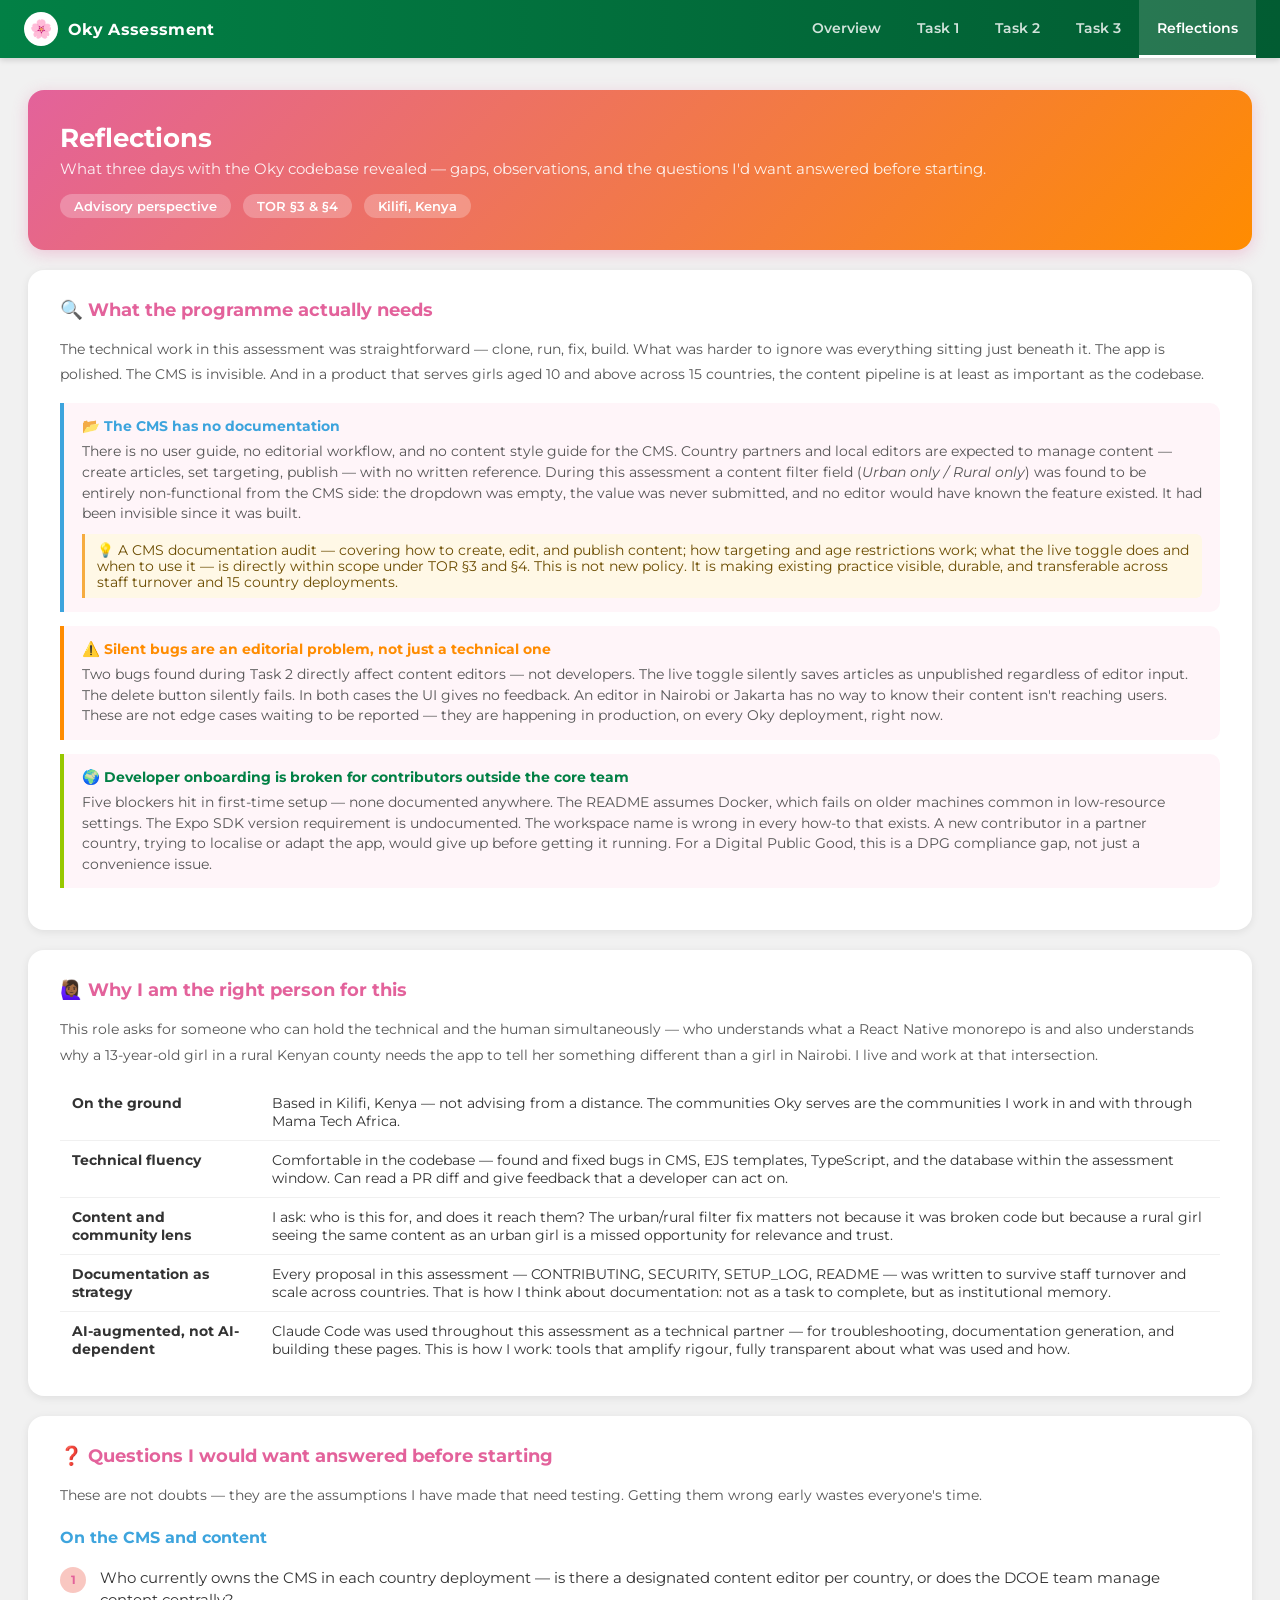
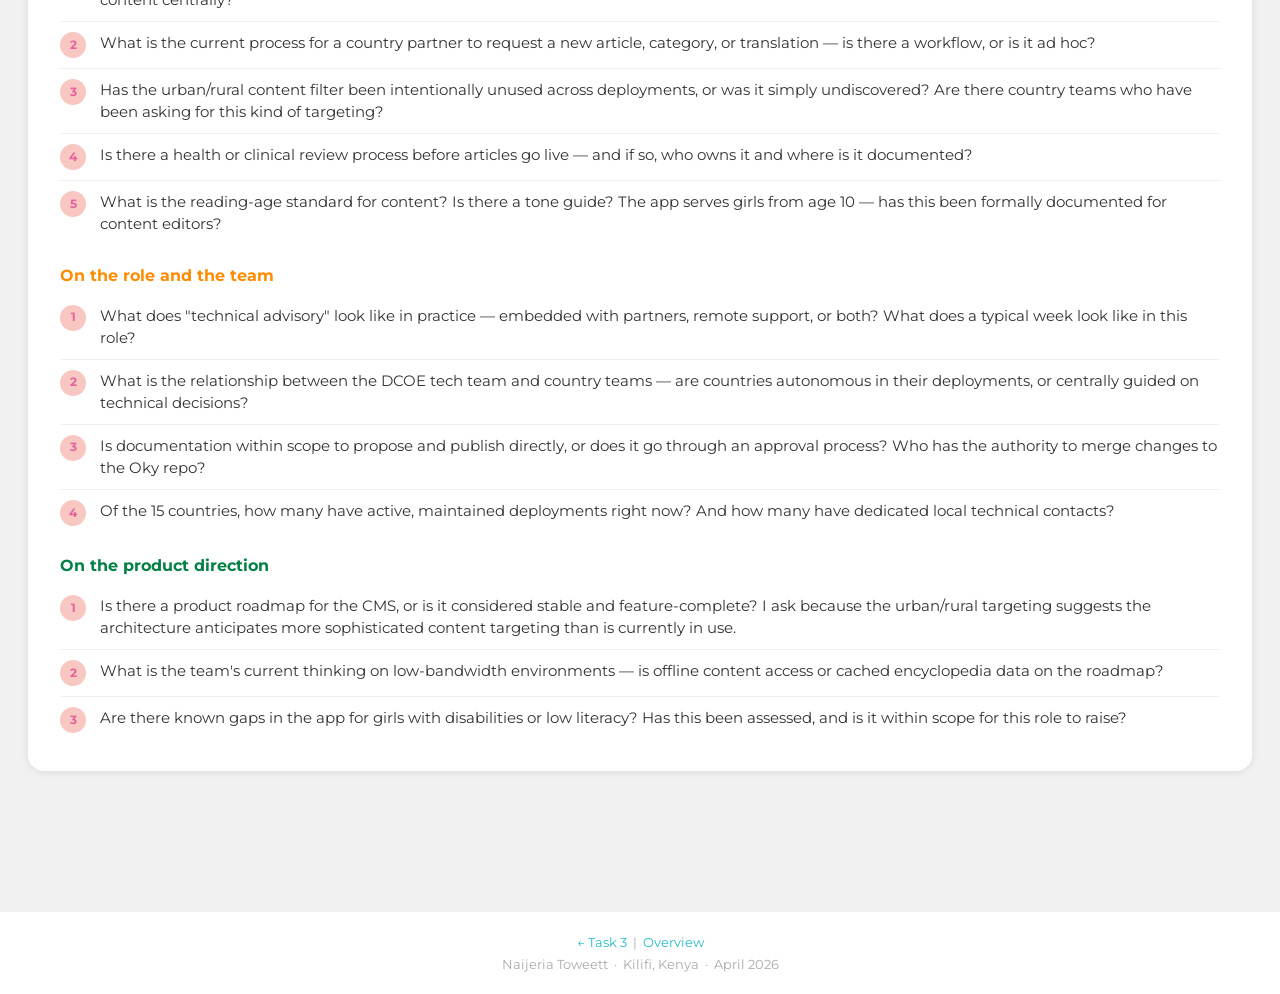
==== reflections.html @ 599b3e31 "feat: add Reflections page — findings, positioning, and questions for the team Co-Authored-By: Claud" ====
<!DOCTYPE html>
<html lang="en">
<head>
  <meta charset="UTF-8">
  <meta name="viewport" content="width=device-width, initial-scale=1.0">
  <title>Reflections — Oky Assessment</title>
  <link rel="stylesheet" href="style.css">
</head>
<body class="page-reflections">

  <div class="navbar">
    <a class="brand" href="index.html">
      <div class="logo">🌸</div>
      <span>Oky Assessment</span>
    </a>
    <nav>
      <a href="index.html">Overview</a>
      <a href="task1.html">Task 1</a>
      <a href="task2.html">Task 2</a>
      <a href="task3.html">Task 3</a>
      <a href="reflections.html" class="active">Reflections</a>
    </nav>
  </div>

  <div class="page">

    <div class="hero">
      <h1>Reflections</h1>
      <p>What three days with the Oky codebase revealed — gaps, observations, and the questions I'd want answered before starting.</p>
      <div class="meta">
        <span class="tag">Advisory perspective</span>
        <span class="tag">TOR §3 &amp; §4</span>
        <span class="tag">Kilifi, Kenya</span>
      </div>
    </div>

    <!-- What the programme needs -->
    <div class="card">
      <h2>🔍 What the programme actually needs</h2>
      <p style="font-size:0.9rem;color:#555;line-height:1.75;margin-bottom:16px;">
        The technical work in this assessment was straightforward — clone, run, fix, build. What was harder to ignore was everything sitting just beneath it. The app is polished. The CMS is invisible. And in a product that serves girls aged 10 and above across 15 countries, the content pipeline is at least as important as the codebase.
      </p>

      <div class="bug-card" style="border-left-color: var(--tertiary);">
        <div class="bug-title" style="color: var(--tertiary);">📂 The CMS has no documentation</div>
        <p>There is no user guide, no editorial workflow, and no content style guide for the CMS. Country partners and local editors are expected to manage content — create articles, set targeting, publish — with no written reference. During this assessment a content filter field (<em>Urban only / Rural only</em>) was found to be entirely non-functional from the CMS side: the dropdown was empty, the value was never submitted, and no editor would have known the feature existed. It had been invisible since it was built.</p>
        <div class="bug-propose" style="margin-top:10px;">💡 A CMS documentation audit — covering how to create, edit, and publish content; how targeting and age restrictions work; what the live toggle does and when to use it — is directly within scope under TOR §3 and §4. This is not new policy. It is making existing practice visible, durable, and transferable across staff turnover and 15 country deployments.</div>
      </div>

      <div class="bug-card" style="border-left-color: var(--secondary); margin-top:12px;">
        <div class="bug-title" style="color: var(--secondary);">⚠️ Silent bugs are an editorial problem, not just a technical one</div>
        <p>Two bugs found during Task 2 directly affect content editors — not developers. The live toggle silently saves articles as unpublished regardless of editor input. The delete button silently fails. In both cases the UI gives no feedback. An editor in Nairobi or Jakarta has no way to know their content isn't reaching users. These are not edge cases waiting to be reported — they are happening in production, on every Oky deployment, right now.</p>
      </div>

      <div class="bug-card" style="border-left-color: var(--primary); margin-top:12px;">
        <div class="bug-title" style="color: var(--primary-dark);">🌍 Developer onboarding is broken for contributors outside the core team</div>
        <p>Five blockers hit in first-time setup — none documented anywhere. The README assumes Docker, which fails on older machines common in low-resource settings. The Expo SDK version requirement is undocumented. The workspace name is wrong in every how-to that exists. A new contributor in a partner country, trying to localise or adapt the app, would give up before getting it running. For a Digital Public Good, this is a DPG compliance gap, not just a convenience issue.</p>
      </div>
    </div>

    <!-- Why me -->
    <div class="card">
      <h2>🙋🏾‍♀️ Why I am the right person for this</h2>
      <p style="font-size:0.9rem;color:#555;line-height:1.75;margin-bottom:16px;">
        This role asks for someone who can hold the technical and the human simultaneously — who understands what a React Native monorepo is and also understands why a 13-year-old girl in a rural Kenyan county needs the app to tell her something different than a girl in Nairobi. I live and work at that intersection.
      </p>
      <table class="info-table">
        <tbody>
          <tr>
            <td style="width:200px;font-weight:700;">On the ground</td>
            <td>Based in Kilifi, Kenya — not advising from a distance. The communities Oky serves are the communities I work in and with through Mama Tech Africa.</td>
          </tr>
          <tr>
            <td style="font-weight:700;">Technical fluency</td>
            <td>Comfortable in the codebase — found and fixed bugs in CMS, EJS templates, TypeScript, and the database within the assessment window. Can read a PR diff and give feedback that a developer can act on.</td>
          </tr>
          <tr>
            <td style="font-weight:700;">Content and community lens</td>
            <td>I ask: who is this for, and does it reach them? The urban/rural filter fix matters not because it was broken code but because a rural girl seeing the same content as an urban girl is a missed opportunity for relevance and trust.</td>
          </tr>
          <tr>
            <td style="font-weight:700;">Documentation as strategy</td>
            <td>Every proposal in this assessment — CONTRIBUTING, SECURITY, SETUP_LOG, README — was written to survive staff turnover and scale across countries. That is how I think about documentation: not as a task to complete, but as institutional memory.</td>
          </tr>
          <tr>
            <td style="font-weight:700;">AI-augmented, not AI-dependent</td>
            <td>Claude Code was used throughout this assessment as a technical partner — for troubleshooting, documentation generation, and building these pages. This is how I work: tools that amplify rigour, fully transparent about what was used and how.</td>
          </tr>
        </tbody>
      </table>
    </div>

    <!-- Questions -->
    <div class="card">
      <h2>❓ Questions I would want answered before starting</h2>
      <p style="font-size:0.9rem;color:#555;line-height:1.75;margin-bottom:16px;">
        These are not doubts — they are the assumptions I have made that need testing. Getting them wrong early wastes everyone's time.
      </p>

      <h3 style="color:var(--tertiary);">On the CMS and content</h3>
      <ol class="steps">
        <li><span class="step-num">1</span><span>Who currently owns the CMS in each country deployment — is there a designated content editor per country, or does the DCOE team manage content centrally?</span></li>
        <li><span class="step-num">2</span><span>What is the current process for a country partner to request a new article, category, or translation — is there a workflow, or is it ad hoc?</span></li>
        <li><span class="step-num">3</span><span>Has the urban/rural content filter been intentionally unused across deployments, or was it simply undiscovered? Are there country teams who have been asking for this kind of targeting?</span></li>
        <li><span class="step-num">4</span><span>Is there a health or clinical review process before articles go live — and if so, who owns it and where is it documented?</span></li>
        <li><span class="step-num">5</span><span>What is the reading-age standard for content? Is there a tone guide? The app serves girls from age 10 — has this been formally documented for content editors?</span></li>
      </ol>

      <h3 style="color:var(--secondary);margin-top:20px;">On the role and the team</h3>
      <ol class="steps">
        <li><span class="step-num">1</span><span>What does "technical advisory" look like in practice — embedded with partners, remote support, or both? What does a typical week look like in this role?</span></li>
        <li><span class="step-num">2</span><span>What is the relationship between the DCOE tech team and country teams — are countries autonomous in their deployments, or centrally guided on technical decisions?</span></li>
        <li><span class="step-num">3</span><span>Is documentation within scope to propose and publish directly, or does it go through an approval process? Who has the authority to merge changes to the Oky repo?</span></li>
        <li><span class="step-num">4</span><span>Of the 15 countries, how many have active, maintained deployments right now? And how many have dedicated local technical contacts?</span></li>
      </ol>

      <h3 style="color:var(--primary-dark);margin-top:20px;">On the product direction</h3>
      <ol class="steps">
        <li><span class="step-num">1</span><span>Is there a product roadmap for the CMS, or is it considered stable and feature-complete? I ask because the urban/rural targeting suggests the architecture anticipates more sophisticated content targeting than is currently in use.</span></li>
        <li><span class="step-num">2</span><span>What is the team's current thinking on low-bandwidth environments — is offline content access or cached encyclopedia data on the roadmap?</span></li>
        <li><span class="step-num">3</span><span>Are there known gaps in the app for girls with disabilities or low literacy? Has this been assessed, and is it within scope for this role to raise?</span></li>
      </ol>
    </div>

  </div>

  <footer>
    <p><a href="task3.html">← Task 3</a> &nbsp;|&nbsp; <a href="index.html">Overview</a></p>
    <p style="margin-top:6px;">Naijeria Toweett &nbsp;·&nbsp; Kilifi, Kenya &nbsp;·&nbsp; April 2026</p>
  </footer>

</body>
</html>
---- style.css ----
@import url('https://fonts.googleapis.com/css2?family=Montserrat:wght@400;600;700&display=swap');

/* Oky Period Tracker — Assessment Pages */
/* Colour palette sourced from app/src/hooks/useColor.ts */

:root {
  --primary:      #97C800;
  --primary-dark: #028045;
  --secondary:    #FF8C00;
  --tertiary:     #3DA4DD;
  --danger:       #E3629B;
  --danger-light: #F9C7C1;
  --star:         #F6AC3F;
  --link:         #28b9cb;
  --nav:          #F1F1F1;
  --border:       #f0f0f0;
  --text:         #333;
  --white:        #fff;
}

* { box-sizing: border-box; margin: 0; padding: 0; }

body {
  font-family: 'Montserrat', -apple-system, BlinkMacSystemFont, sans-serif;
  background: var(--nav);
  color: var(--text);
  min-height: 100vh;
}

/* ── Nav bar ── */
.navbar {
  background: var(--danger);
  padding: 0 24px;
  display: flex;
  align-items: center;
  gap: 0;
  box-shadow: 0 2px 6px rgba(0,0,0,0.15);
  position: sticky;
  top: 0;
  z-index: 100;
}
.navbar .brand {
  display: flex;
  align-items: center;
  gap: 10px;
  padding: 12px 0;
  text-decoration: none;
  color: var(--white);
  flex-shrink: 0;
}
.navbar .brand .logo {
  width: 34px;
  height: 34px;
  background: var(--white);
  border-radius: 50%;
  display: flex;
  align-items: center;
  justify-content: center;
  font-size: 18px;
}
.navbar .brand span {
  font-size: 1rem;
  font-weight: 700;
  letter-spacing: 0.02em;
}
.navbar nav {
  display: flex;
  align-items: stretch;
  margin-left: auto;
  gap: 0;
}
.navbar nav a {
  color: rgba(255,255,255,0.82);
  text-decoration: none;
  font-size: 0.88rem;
  font-weight: 600;
  padding: 0 18px;
  display: flex;
  align-items: center;
  border-bottom: 3px solid transparent;
  height: 58px;
  transition: color 0.15s, border-color 0.15s, background 0.15s;
}
.navbar nav a:hover {
  color: var(--white);
  background: rgba(255,255,255,0.1);
}
.navbar nav a.active {
  color: var(--white);
  border-bottom-color: var(--white);
  background: rgba(255,255,255,0.15);
}

/* ── Per-page navbar accent color ── */
body.page-task1 .navbar { background: linear-gradient(90deg, var(--danger) 0%, #c84b7a 100%); }
body.page-task2 .navbar { background: linear-gradient(90deg, var(--tertiary) 0%, #1169BF 100%); }
body.page-task3 .navbar { background: linear-gradient(90deg, var(--secondary) 0%, #BD6600 100%); }
body.page-reflections .navbar { background: linear-gradient(90deg, var(--primary-dark) 0%, #025c32 100%); }

/* ── Mobile nav ── */
@media (max-width: 600px) {
  .navbar { flex-wrap: wrap; padding: 0 14px; }
  .navbar .brand { padding: 10px 0; }
  .navbar nav { width: 100%; border-top: 1px solid rgba(255,255,255,0.15); }
  .navbar nav a { padding: 0 12px; font-size: 0.82rem; height: 42px; }
  .page { margin: 20px auto; padding: 0 16px 40px; }
  .card { padding: 20px 18px; }
  .hero { padding: 24px 20px; }
  .hero h1 { font-size: 1.3rem; }
  .task-grid { grid-template-columns: 1fr; }
}

/* ── Page wrap ── */
.page {
  max-width: 1280px;
  margin: 32px auto;
  padding: 0 40px 60px;
}

@media (max-width: 1340px) {
  .page { padding: 0 28px 60px; }
}

/* ── Card ── */
.card {
  background: var(--white);
  border-radius: 16px;
  padding: 28px 32px;
  margin-bottom: 20px;
  box-shadow: 0 2px 8px rgba(0,0,0,0.08);
}
.card h2 {
  font-size: 1.15rem;
  color: var(--danger);
  margin-bottom: 16px;
  display: flex;
  align-items: center;
  gap: 8px;
}
.card h3 {
  font-size: 1rem;
  color: var(--primary-dark);
  margin: 20px 0 10px;
}

/* ── Hero card ── */
.hero {
  background: linear-gradient(135deg, var(--danger) 0%, var(--secondary) 100%);
  color: var(--white);
  border-radius: 16px;
  padding: 32px;
  margin-bottom: 20px;
  box-shadow: 0 4px 16px rgba(227,98,155,0.3);
}
.hero h1 { font-size: 1.6rem; margin-bottom: 6px; }
.hero p  { opacity: 0.9; font-size: 0.95rem; }
.hero .meta { margin-top: 16px; display: flex; gap: 12px; flex-wrap: wrap; }
.hero .tag {
  background: rgba(255,255,255,0.25);
  border-radius: 20px;
  padding: 4px 14px;
  font-size: 0.82rem;
  font-weight: 600;
}

/* ── Task grid ── */
.task-grid {
  display: grid;
  grid-template-columns: repeat(auto-fit, minmax(240px, 1fr));
  gap: 16px;
  margin-bottom: 20px;
}
.task-card {
  background: var(--white);
  border-radius: 16px;
  padding: 24px;
  box-shadow: 0 2px 8px rgba(0,0,0,0.08);
  border-top: 4px solid var(--border);
  text-decoration: none;
  color: var(--text);
  transition: transform 0.15s, box-shadow 0.15s;
  display: flex;
  flex-direction: column;
  gap: 8px;
}
.task-card:hover { transform: translateY(-3px); box-shadow: 0 6px 18px rgba(0,0,0,0.12); }
.task-card.t1 { border-top-color: var(--primary); }
.task-card.t2 { border-top-color: var(--tertiary); }
.task-card.t3 { border-top-color: var(--secondary); }
.task-card .task-num { font-size: 0.75rem; font-weight: 700; text-transform: uppercase; letter-spacing: 0.08em; opacity: 0.5; }
.task-card h3 { font-size: 1rem; margin: 0; }
.task-card p  { font-size: 0.88rem; opacity: 0.7; margin: 0; }

/* ── Status badges ── */
.badge {
  display: inline-block;
  padding: 3px 12px;
  border-radius: 20px;
  font-size: 0.78rem;
  font-weight: 700;
  letter-spacing: 0.03em;
}
.badge-done         { background: #e6f4d7; color: var(--primary-dark); }
.badge-in-progress  { background: #fff3cd; color: #7a5800; }
.badge-not-started  { background: #fde8f0; color: #8b1a4a; }

/* ── Step list ── */
.steps { list-style: none; padding: 0; }
.steps li {
  display: flex;
  align-items: flex-start;
  gap: 14px;
  padding: 10px 0;
  border-bottom: 1px solid var(--border);
  font-size: 0.92rem;
  line-height: 1.5;
}
.steps li:last-child { border-bottom: none; }
.step-num {
  min-width: 26px;
  height: 26px;
  border-radius: 50%;
  background: var(--danger-light);
  color: var(--danger);
  font-size: 0.78rem;
  font-weight: 700;
  display: flex;
  align-items: center;
  justify-content: center;
  flex-shrink: 0;
}

/* ── Table ── */
.info-table { width: 100%; border-collapse: collapse; font-size: 0.9rem; }
.info-table th {
  text-align: left;
  padding: 10px 12px;
  background: var(--nav);
  color: var(--primary-dark);
  font-size: 0.78rem;
  text-transform: uppercase;
  letter-spacing: 0.06em;
  border-bottom: 2px solid var(--border);
}
.info-table td {
  padding: 10px 12px;
  border-bottom: 1px solid var(--border);
  vertical-align: top;
}
.info-table tr:last-child td { border-bottom: none; }
code {
  background: var(--nav);
  padding: 2px 6px;
  border-radius: 4px;
  font-size: 0.85em;
  font-family: 'SF Mono', 'Fira Mono', monospace;
}

/* ── Placeholder notice ── */
.placeholder {
  background: var(--nav);
  border-left: 4px solid var(--tertiary);
  border-radius: 0 8px 8px 0;
  padding: 14px 18px;
  font-size: 0.9rem;
  color: #555;
  margin-top: 10px;
}

/* ── Timeline ── */
.timeline { position: relative; padding-left: 32px; }
.timeline::before {
  content: '';
  position: absolute;
  left: 10px;
  top: 0; bottom: 0;
  width: 2px;
  background: linear-gradient(to bottom, var(--danger-light), var(--primary));
}
.tl-item {
  position: relative;
  margin-bottom: 24px;
}
.tl-dot {
  position: absolute;
  left: -26px;
  top: 6px;
  width: 14px;
  height: 14px;
  border-radius: 50%;
  background: var(--danger);
  border: 2px solid var(--white);
  box-shadow: 0 0 0 2px var(--danger-light);
}
.tl-dot.green  { background: var(--primary); box-shadow: 0 0 0 2px #e6f4d7; }
.tl-dot.blue   { background: var(--tertiary); box-shadow: 0 0 0 2px #daeef9; }
.tl-dot.orange { background: var(--secondary); box-shadow: 0 0 0 2px #ffecd0; }
.tl-item h4 { font-size: 0.9rem; font-weight: 700; margin-bottom: 4px; color: #222; }
.tl-item p, .tl-item ul { font-size: 0.88rem; color: #555; line-height: 1.6; }
.tl-item ul { padding-left: 18px; }

/* ── Terminal block ── */
.terminal {
  background: #1B1B1F;
  color: #e2e2e2;
  border-radius: 10px;
  padding: 16px 20px;
  font-family: 'SF Mono', 'Fira Mono', 'Menlo', monospace;
  font-size: 0.82rem;
  line-height: 1.7;
  margin: 12px 0;
  overflow-x: auto;
}
.terminal .prompt { color: var(--primary); user-select: none; }
.terminal .comment { color: #888; }
.terminal .out { color: #91d9e2; }
.terminal .err { color: #E3629B; }

/* ── Bug cards ── */
.bug-card {
  border-left: 4px solid var(--danger);
  background: #fff5f9;
  border-radius: 0 10px 10px 0;
  padding: 14px 18px;
  margin-bottom: 14px;
}
.bug-card .bug-title { font-weight: 700; font-size: 0.9rem; color: var(--danger); margin-bottom: 6px; display: flex; align-items: center; gap: 6px; }
.bug-actions { display: flex; flex-direction: column; gap: 8px; margin-top: 10px; }
.bug-fix {
  font-size: 0.85rem;
  color: var(--primary-dark);
  background: #f0f9e8;
  border-left: 3px solid var(--primary);
  border-radius: 0 6px 6px 0;
  padding: 8px 12px;
  display: flex;
  align-items: flex-start;
  gap: 6px;
}
.bug-propose {
  font-size: 0.85rem;
  color: #6b4c00;
  background: #fff8e6;
  border-left: 3px solid var(--star);
  border-radius: 0 6px 6px 0;
  padding: 8px 12px;
  display: flex;
  align-items: flex-start;
  gap: 6px;
}
.bug-card p { font-size: 0.86rem; color: #555; line-height: 1.5; }

/* ── Proposal strip ── */
.proposal-strip {
  display: flex;
  flex-wrap: wrap;
  gap: 10px;
  margin-top: 12px;
}
.prop-tag {
  background: #f0f9e8;
  border: 1px solid #c3e88d;
  color: var(--primary-dark);
  border-radius: 8px;
  padding: 6px 12px;
  font-size: 0.82rem;
  font-weight: 600;
}

/* ── Lottie preview card ── */
.lottie-preview {
  display: flex;
  gap: 20px;
  align-items: flex-start;
  flex-wrap: wrap;
}
.lottie-preview .lottie-thumb {
  width: 120px;
  height: 120px;
  background: linear-gradient(135deg, var(--danger-light), #ffecd0);
  border-radius: 16px;
  display: flex;
  align-items: center;
  justify-content: center;
  font-size: 52px;
  flex-shrink: 0;
}
.lottie-preview .lottie-meta { flex: 1; min-width: 200px; }
.lottie-preview .lottie-meta h4 { font-size: 1rem; margin-bottom: 6px; }
.lottie-preview .lottie-meta p  { font-size: 0.88rem; color: #555; line-height: 1.5; }
.lottie-preview .lottie-meta a  { color: var(--link); }

/* ── Section divider ── */
.section-label {
  font-size: 0.72rem;
  font-weight: 700;
  text-transform: uppercase;
  letter-spacing: 0.1em;
  color: #aaa;
  margin: 4px 0 14px;
}

/* ── Inline resource link ── */
.resource-link {
  display: inline-flex;
  align-items: center;
  gap: 6px;
  background: var(--nav);
  border: 1px solid var(--border);
  border-radius: 8px;
  padding: 6px 14px;
  font-size: 0.85rem;
  color: var(--link);
  text-decoration: none;
  margin: 4px 4px 4px 0;
}
.resource-link:hover { background: #e8f8fa; border-color: var(--link); }

/* ── Video list — one per row ── */
.video-grid {
  display: flex;
  flex-direction: column;
  gap: 24px;
  margin-top: 16px;
}
.video-card {
  display: flex;
  flex-direction: column;
  gap: 8px;
}
.video-label {
  font-size: 0.85rem;
  font-weight: 700;
  color: var(--text);
}
.video-wrap {
  border-radius: 10px;
  overflow: hidden;
  background: #000;
  box-shadow: 0 4px 16px rgba(0,0,0,0.18);
}
.video-wrap iframe {
  display: block;
  width: 100%;
  height: 75vh;
  border: none;
}
.video-wrap video {
  display: block;
  width: 100%;
  max-height: 75vh;
  height: auto;
  object-fit: contain;
  border: none;
}

/* ── Footer ── */
footer {
  background: var(--white);
  border-top: 1px solid var(--border);
  text-align: center;
  font-size: 0.82rem;
  color: #aaa;
  padding: 22px 24px;
  margin-top: 60px;
}
footer p { margin-bottom: 6px; }
footer p:last-child { margin-bottom: 0; }
footer a { color: var(--link); text-decoration: none; }
footer a:hover { text-decoration: underline; }

/* ── Accordion ── */
.accordion-card { padding: 0; }
.accordion-header {
  display: flex;
  align-items: center;
  justify-content: space-between;
  padding: 24px 28px;
  cursor: pointer;
  user-select: none;
  border-radius: 12px;
}
.accordion-header:hover { background: rgba(0,0,0,0.03); }
.accordion-arrow {
  font-size: 0.85rem;
  color: #aaa;
  transition: transform 0.2s ease;
}
.accordion-body { padding: 0 28px 24px; }

/* ── Chapter progress bar (in navbar) ── */
.chapter-bar {
  height: 3px;
  background: rgba(255,255,255,0.2);
  width: 100%;
}
.chapter-bar-fill {
  height: 100%;
  background: rgba(255,255,255,0.85);
  border-radius: 0 2px 2px 0;
}

/* ── Chapter label (above hero title) ── */
.chapter-label {
  font-size: 0.7rem;
  font-weight: 700;
  text-transform: uppercase;
  letter-spacing: 0.16em;
  opacity: 0.7;
  margin-bottom: 10px;
}

/* ── Next chapter panel ── */
.next-chapter {
  display: flex;
  align-items: center;
  justify-content: space-between;
  text-decoration: none;
  border-radius: 16px;
  padding: 28px 36px;
  margin-bottom: 20px;
  color: white;
  transition: transform 0.15s, box-shadow 0.15s;
  gap: 20px;
}
.next-chapter:hover { transform: translateY(-3px); }
.next-chapter .nc-body { flex: 1; }
.next-chapter .nc-eyebrow {
  font-size: 0.68rem;
  font-weight: 700;
  text-transform: uppercase;
  letter-spacing: 0.14em;
  opacity: 0.7;
  margin-bottom: 6px;
}
.next-chapter .nc-title {
  font-size: 1.25rem;
  font-weight: 700;
  margin-bottom: 6px;
  line-height: 1.2;
}
.next-chapter .nc-desc {
  font-size: 0.88rem;
  opacity: 0.85;
  line-height: 1.55;
  max-width: 520px;
}
.next-chapter .nc-arrow {
  font-size: 2rem;
  opacity: 0.6;
  flex-shrink: 0;
  transition: opacity 0.15s, transform 0.15s;
}
.next-chapter:hover .nc-arrow { opacity: 1; transform: translateX(5px); }

.next-chapter.to-task1 {
  background: linear-gradient(135deg, var(--danger) 0%, #c84b7a 100%);
  box-shadow: 0 4px 20px rgba(227,98,155,0.35);
}
.next-chapter.to-task2 {
  background: linear-gradient(135deg, var(--tertiary) 0%, #1169BF 100%);
  box-shadow: 0 4px 20px rgba(61,164,221,0.35);
}
.next-chapter.to-task3 {
  background: linear-gradient(135deg, var(--secondary) 0%, #BD6600 100%);
  box-shadow: 0 4px 20px rgba(255,140,0,0.35);
}
.next-chapter.to-overview {
  background: linear-gradient(135deg, #555 0%, #333 100%);
  box-shadow: 0 4px 20px rgba(0,0,0,0.2);
}
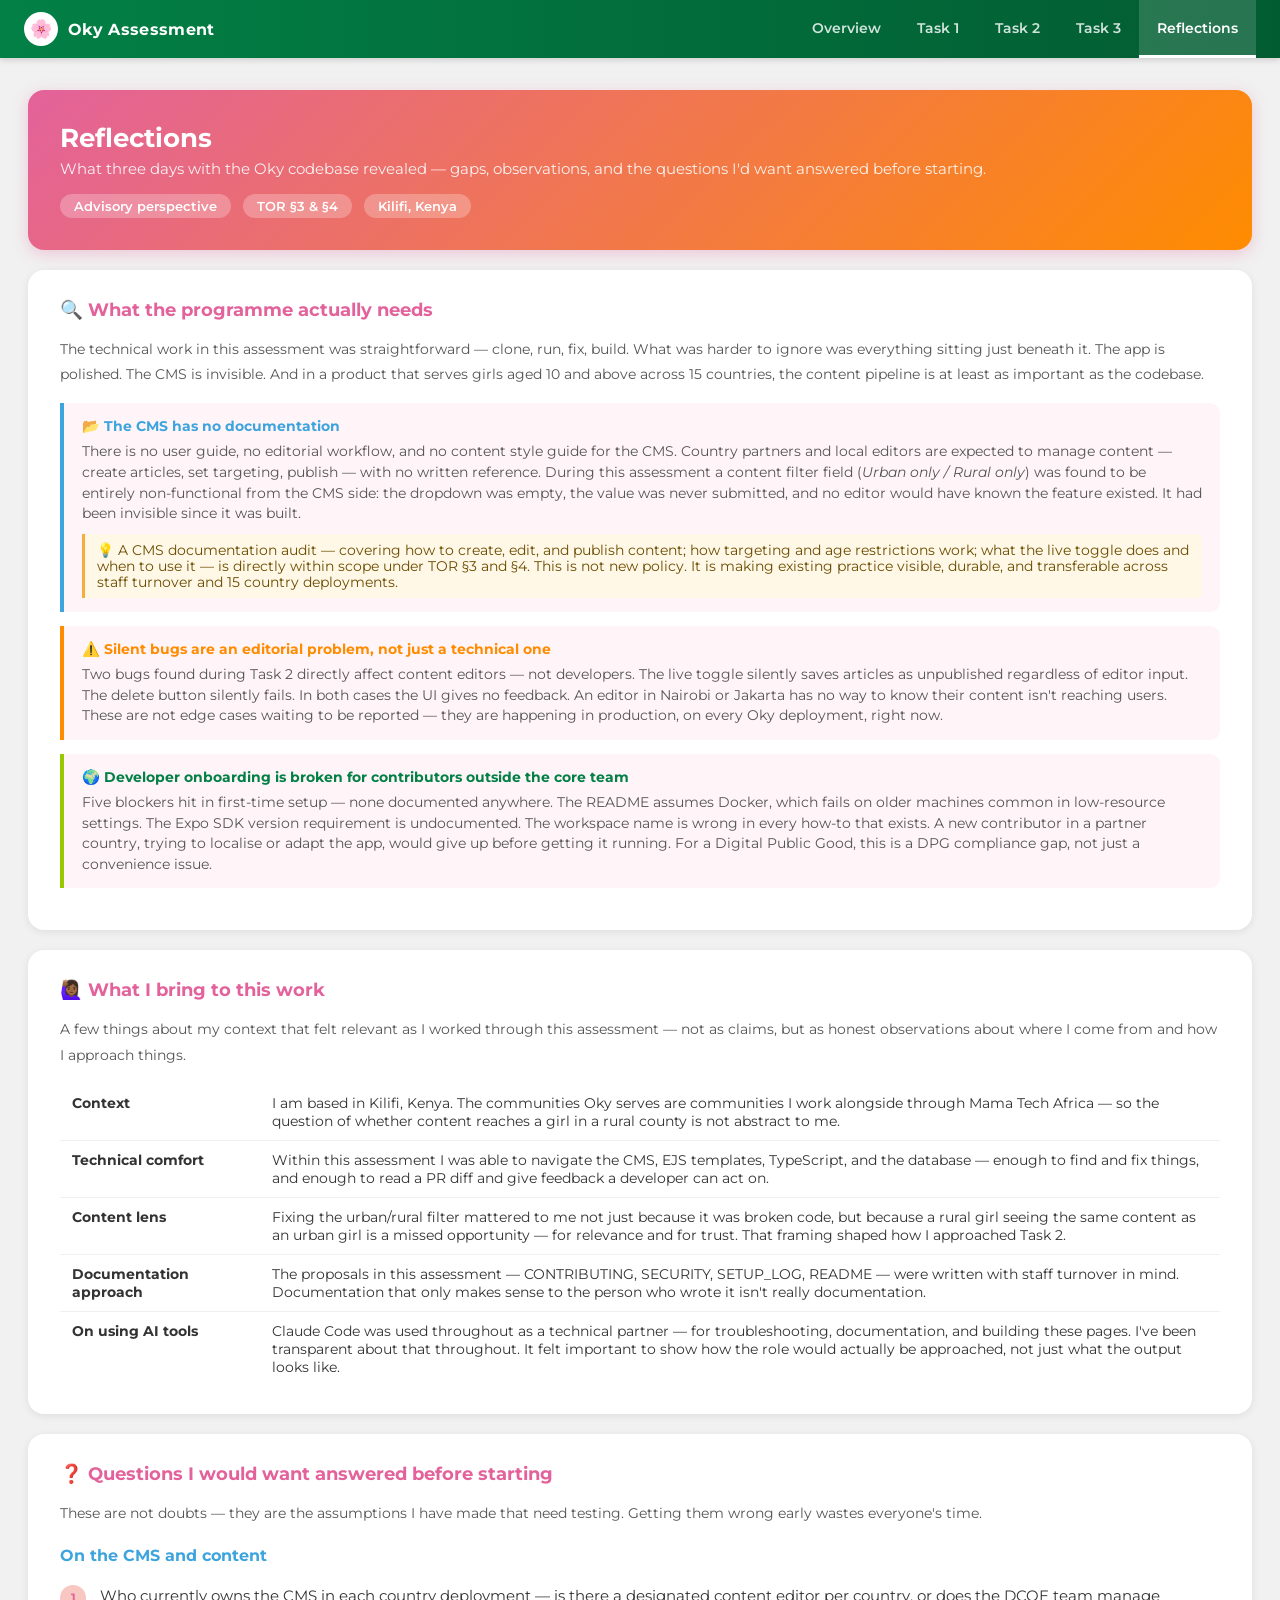
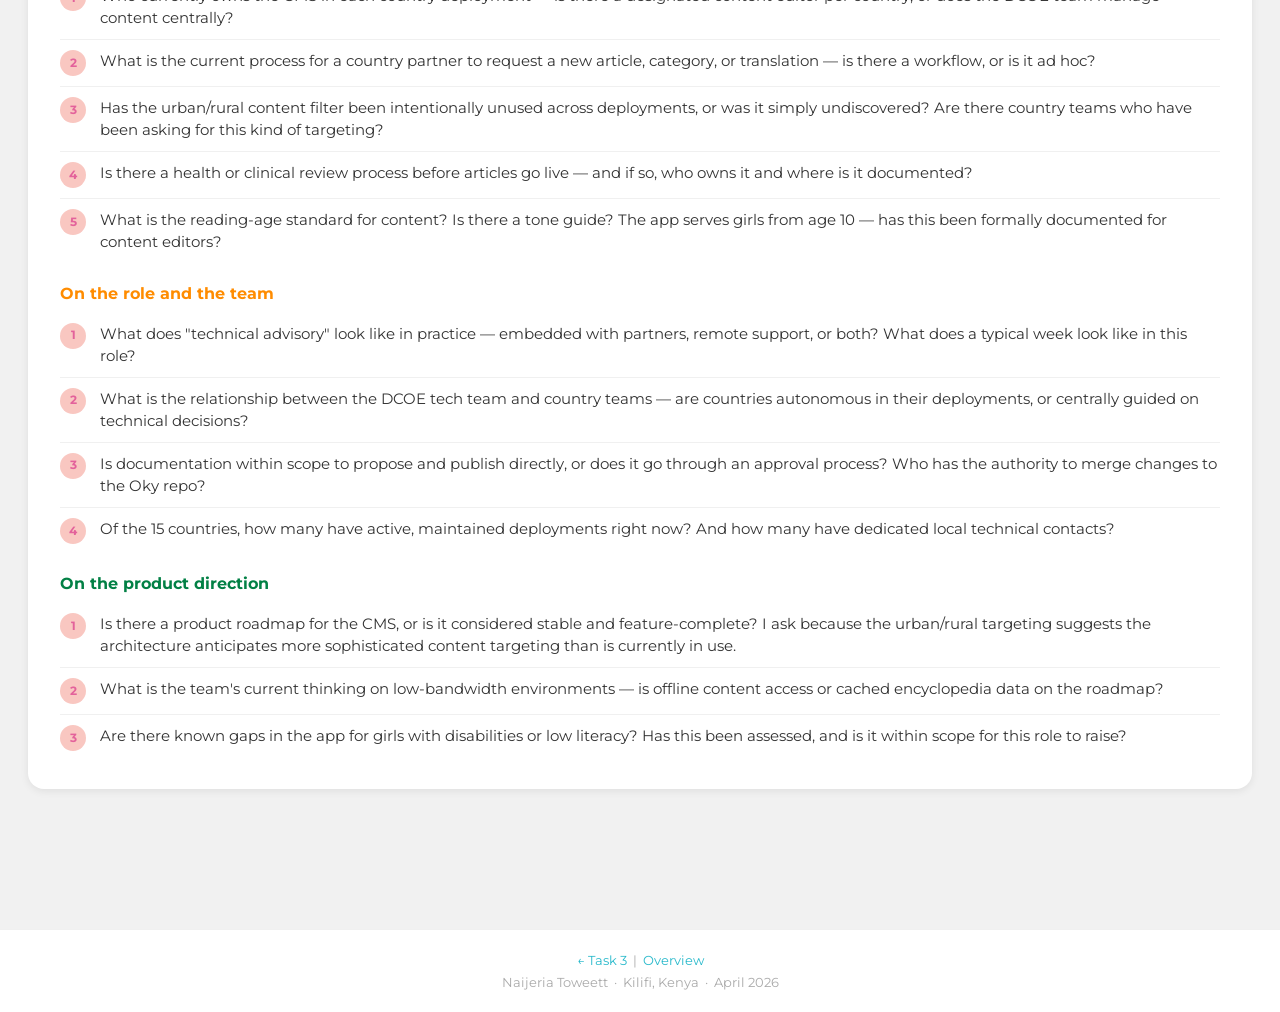
==== commit 254b7e49: "ux(reflections): soften positioning section — observations not declarations Co-Authored-By: Claude S" ====
--- a/reflections.html
+++ b/reflections.html
@@ -58,33 +58,33 @@
       </div>
     </div>
 
-    <!-- Why me -->
+    <!-- What I bring -->
     <div class="card">
-      <h2>🙋🏾‍♀️ Why I am the right person for this</h2>
+      <h2>🙋🏾‍♀️ What I bring to this work</h2>
       <p style="font-size:0.9rem;color:#555;line-height:1.75;margin-bottom:16px;">
-        This role asks for someone who can hold the technical and the human simultaneously — who understands what a React Native monorepo is and also understands why a 13-year-old girl in a rural Kenyan county needs the app to tell her something different than a girl in Nairobi. I live and work at that intersection.
+        A few things about my context that felt relevant as I worked through this assessment — not as claims, but as honest observations about where I come from and how I approach things.
       </p>
       <table class="info-table">
         <tbody>
           <tr>
-            <td style="width:200px;font-weight:700;">On the ground</td>
-            <td>Based in Kilifi, Kenya — not advising from a distance. The communities Oky serves are the communities I work in and with through Mama Tech Africa.</td>
+            <td style="width:200px;font-weight:700;">Context</td>
+            <td>I am based in Kilifi, Kenya. The communities Oky serves are communities I work alongside through Mama Tech Africa — so the question of whether content reaches a girl in a rural county is not abstract to me.</td>
           </tr>
           <tr>
-            <td style="font-weight:700;">Technical fluency</td>
-            <td>Comfortable in the codebase — found and fixed bugs in CMS, EJS templates, TypeScript, and the database within the assessment window. Can read a PR diff and give feedback that a developer can act on.</td>
+            <td style="font-weight:700;">Technical comfort</td>
+            <td>Within this assessment I was able to navigate the CMS, EJS templates, TypeScript, and the database — enough to find and fix things, and enough to read a PR diff and give feedback a developer can act on.</td>
           </tr>
           <tr>
-            <td style="font-weight:700;">Content and community lens</td>
-            <td>I ask: who is this for, and does it reach them? The urban/rural filter fix matters not because it was broken code but because a rural girl seeing the same content as an urban girl is a missed opportunity for relevance and trust.</td>
+            <td style="font-weight:700;">Content lens</td>
+            <td>Fixing the urban/rural filter mattered to me not just because it was broken code, but because a rural girl seeing the same content as an urban girl is a missed opportunity — for relevance and for trust. That framing shaped how I approached Task 2.</td>
           </tr>
           <tr>
-            <td style="font-weight:700;">Documentation as strategy</td>
-            <td>Every proposal in this assessment — CONTRIBUTING, SECURITY, SETUP_LOG, README — was written to survive staff turnover and scale across countries. That is how I think about documentation: not as a task to complete, but as institutional memory.</td>
+            <td style="font-weight:700;">Documentation approach</td>
+            <td>The proposals in this assessment — CONTRIBUTING, SECURITY, SETUP_LOG, README — were written with staff turnover in mind. Documentation that only makes sense to the person who wrote it isn't really documentation.</td>
           </tr>
           <tr>
-            <td style="font-weight:700;">AI-augmented, not AI-dependent</td>
-            <td>Claude Code was used throughout this assessment as a technical partner — for troubleshooting, documentation generation, and building these pages. This is how I work: tools that amplify rigour, fully transparent about what was used and how.</td>
+            <td style="font-weight:700;">On using AI tools</td>
+            <td>Claude Code was used throughout as a technical partner — for troubleshooting, documentation, and building these pages. I've been transparent about that throughout. It felt important to show how the role would actually be approached, not just what the output looks like.</td>
           </tr>
         </tbody>
       </table>
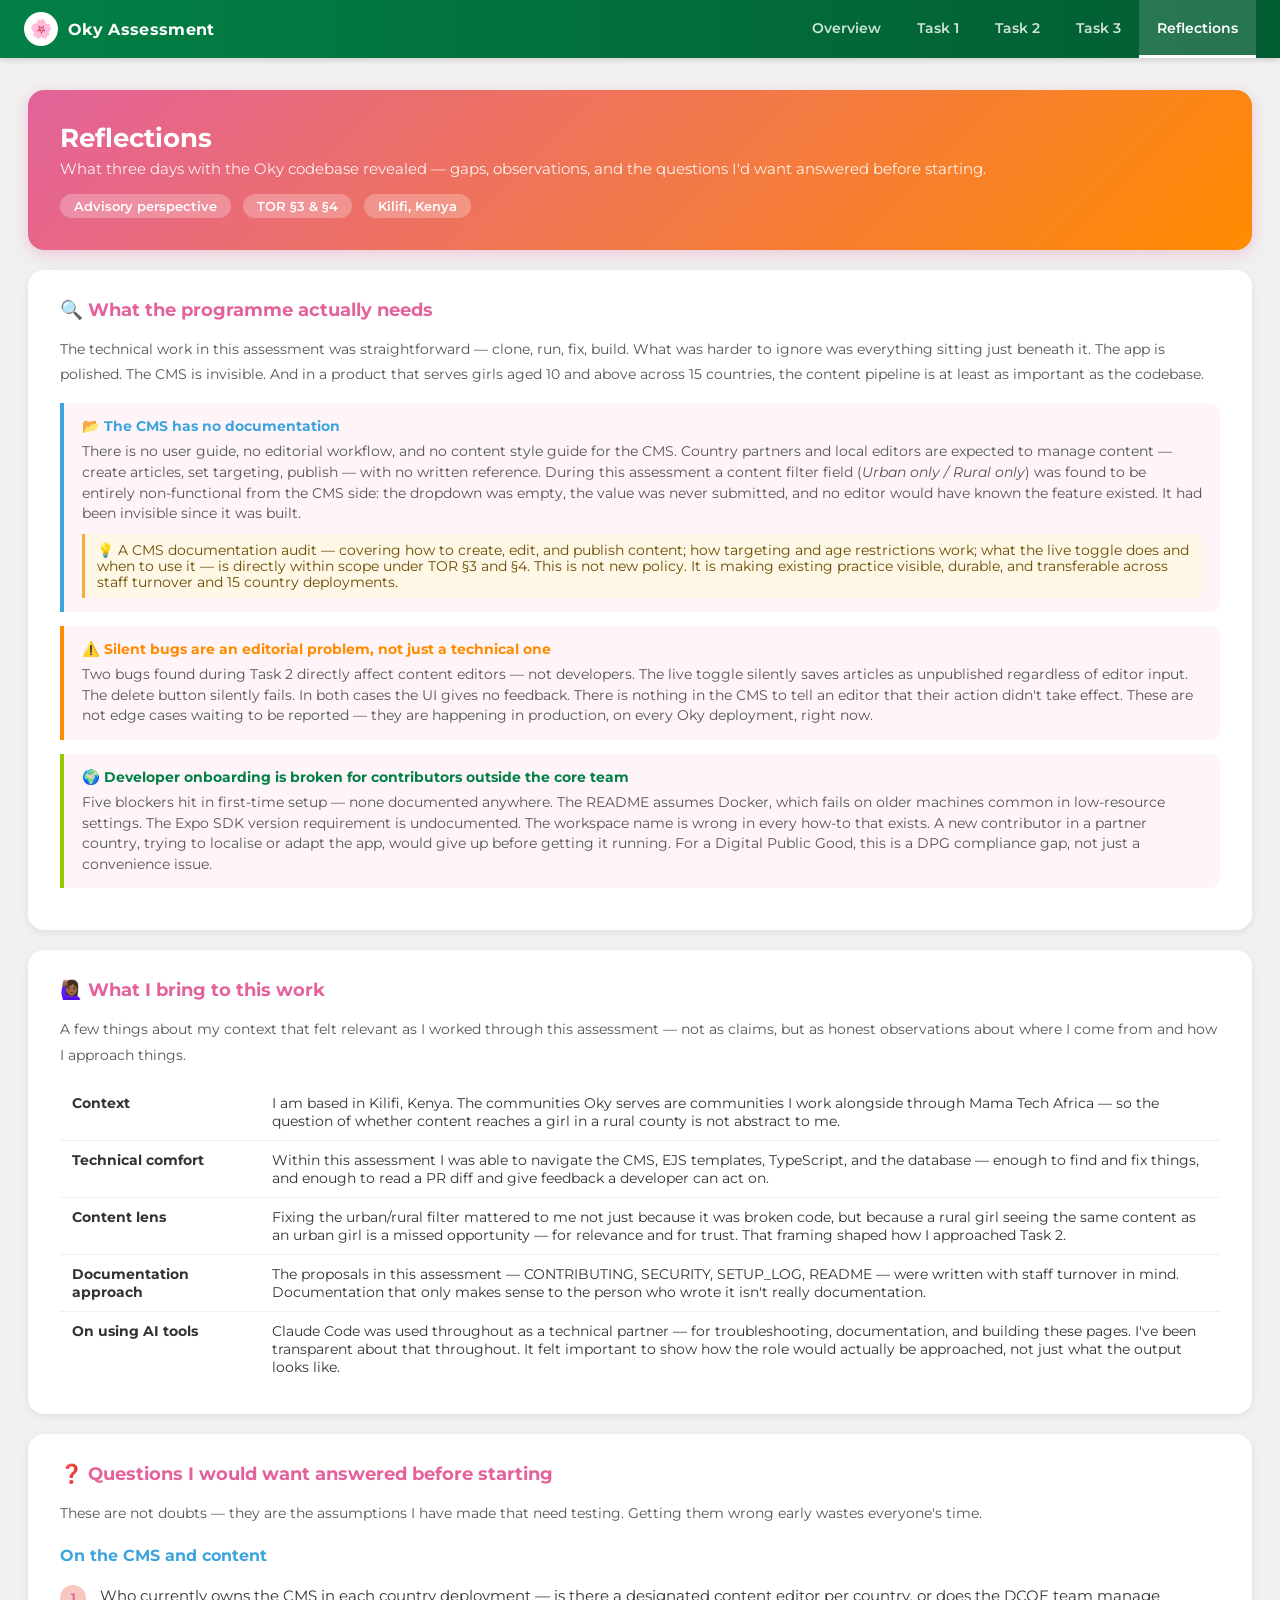
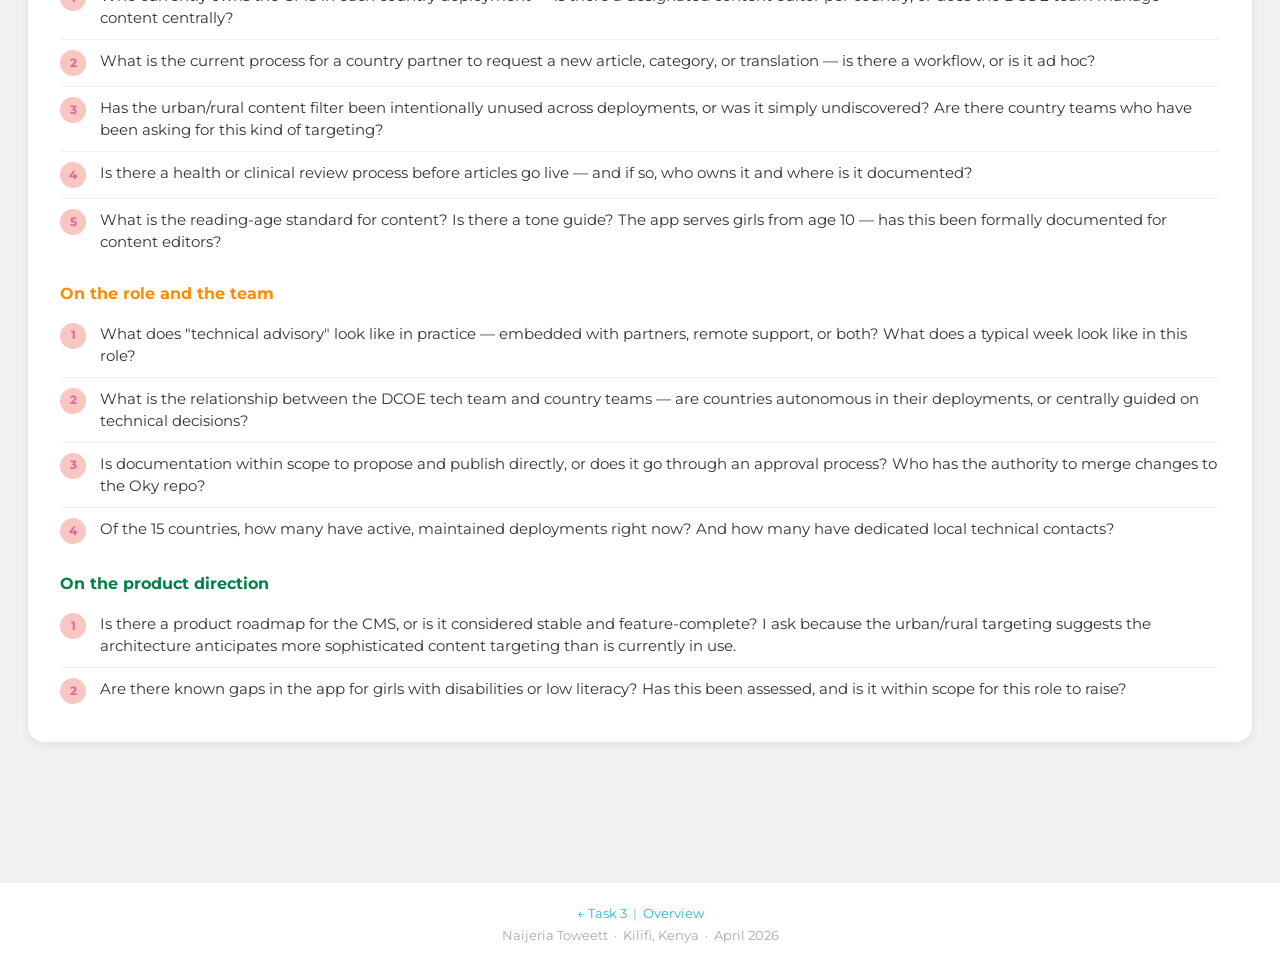
==== commit 4a16ccc4: "fix(reflections): remove redundant offline point — app is already a PWA Rephrased silent bugs paragr" ====
--- a/reflections.html
+++ b/reflections.html
@@ -49,7 +49,7 @@
 
       <div class="bug-card" style="border-left-color: var(--secondary); margin-top:12px;">
         <div class="bug-title" style="color: var(--secondary);">⚠️ Silent bugs are an editorial problem, not just a technical one</div>
-        <p>Two bugs found during Task 2 directly affect content editors — not developers. The live toggle silently saves articles as unpublished regardless of editor input. The delete button silently fails. In both cases the UI gives no feedback. An editor in Nairobi or Jakarta has no way to know their content isn't reaching users. These are not edge cases waiting to be reported — they are happening in production, on every Oky deployment, right now.</p>
+        <p>Two bugs found during Task 2 directly affect content editors — not developers. The live toggle silently saves articles as unpublished regardless of editor input. The delete button silently fails. In both cases the UI gives no feedback. There is nothing in the CMS to tell an editor that their action didn't take effect. These are not edge cases waiting to be reported — they are happening in production, on every Oky deployment, right now.</p>
       </div>
 
       <div class="bug-card" style="border-left-color: var(--primary); margin-top:12px;">
@@ -117,8 +117,7 @@
       <h3 style="color:var(--primary-dark);margin-top:20px;">On the product direction</h3>
       <ol class="steps">
         <li><span class="step-num">1</span><span>Is there a product roadmap for the CMS, or is it considered stable and feature-complete? I ask because the urban/rural targeting suggests the architecture anticipates more sophisticated content targeting than is currently in use.</span></li>
-        <li><span class="step-num">2</span><span>What is the team's current thinking on low-bandwidth environments — is offline content access or cached encyclopedia data on the roadmap?</span></li>
-        <li><span class="step-num">3</span><span>Are there known gaps in the app for girls with disabilities or low literacy? Has this been assessed, and is it within scope for this role to raise?</span></li>
+        <li><span class="step-num">2</span><span>Are there known gaps in the app for girls with disabilities or low literacy? Has this been assessed, and is it within scope for this role to raise?</span></li>
       </ol>
     </div>
 
